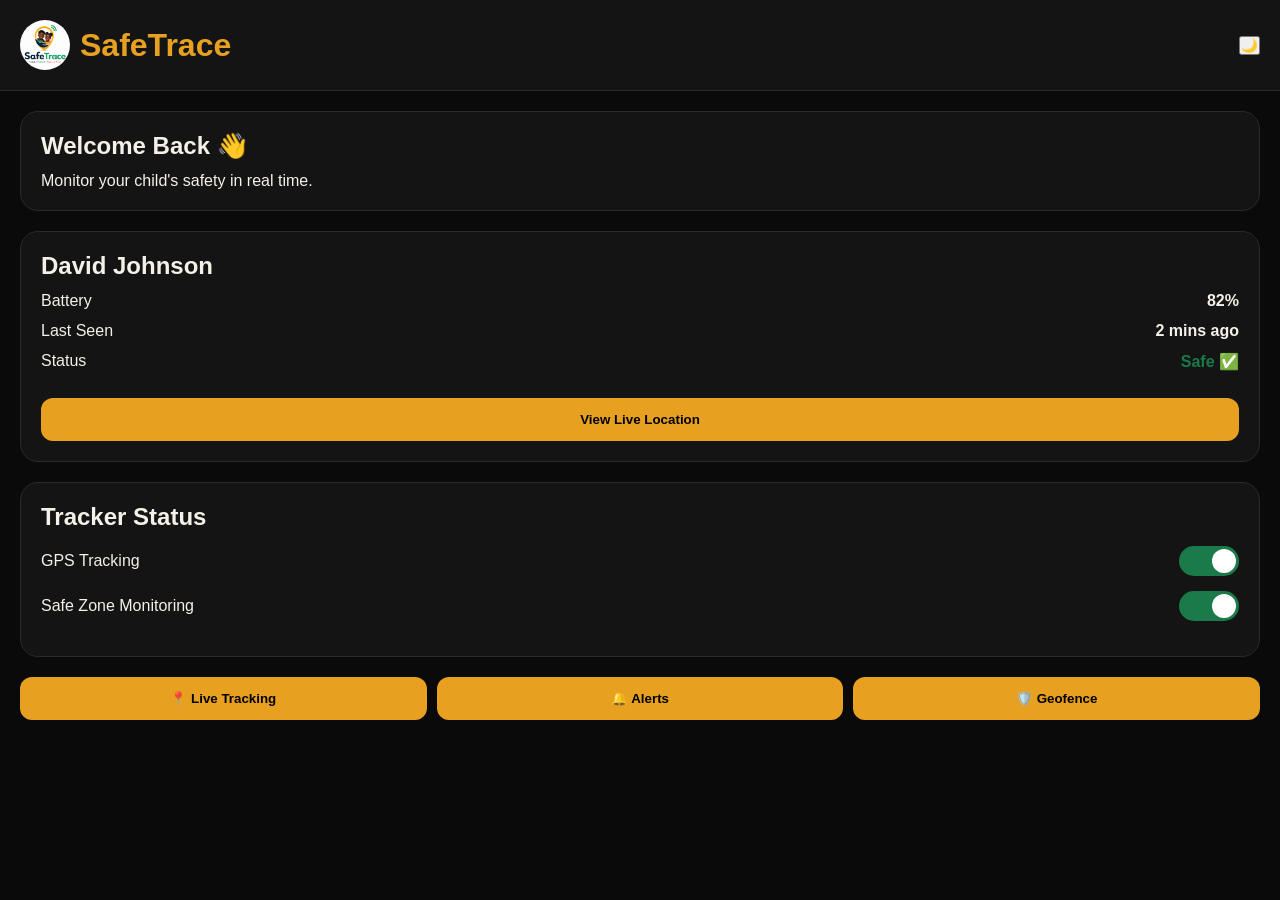
==== index.html @ 881f4b53 "first commit" ====
<!DOCTYPE html>
<html lang="en">
<head>
    <meta charset="UTF-8">
    <meta name="viewport" content="width=device-width, initial-scale=1.0">
    <title>SafeTrace Dashboard</title>
    <link rel="stylesheet" href="style.css">
</head>
<body>

    <!-- Header -->
    <header>
        <div class="logo-container">
            <img src="images/WhatsApp Image 2026-06-07 at 18.21.14.jpeg" alt="SafeTrace Logo" class="logo">
            <h1>SafeTrace</h1>
        </div>
<div class="nav-icons">
    <button id="themeToggle" class="theme-toggle">🌙</button>
    <div class="hamburger" id="hamburger">
      <span></span><span></span><span></span>
    </div>
  </div>
    </header>

    <main>

        <!-- Welcome Card -->
        <section class="card">
            <h2>Welcome Back 👋</h2>
            <p>Monitor your child's safety in real time.</p>
        </section>

        <!-- Child Information -->
        <section class="card">
            <h2>David Johnson</h2>

            <div class="info-row">
                <span>Battery</span>
                <strong>82%</strong>
            </div>

            <div class="info-row">
                <span>Last Seen</span>
                <strong>2 mins ago</strong>
            </div>

            <div class="info-row">
                <span>Status</span>
                <strong class="safe">Safe ✅</strong>
            </div>

            <button class="primary-btn">
                View Live Location
            </button>
        </section>

        <!-- Tracker Status -->
        <section class="card">
            <h2>Tracker Status</h2>

            <div class="toggle-row">
                <span>GPS Tracking</span>

                <label class="switch">
                    <input type="checkbox" checked>
                    <span class="slider"></span>
                </label>
            </div>

            <div class="toggle-row">
                <span>Safe Zone Monitoring</span>

                <label class="switch">
                    <input type="checkbox" checked>
                    <span class="slider"></span>
                </label>
            </div>
        </section>

        <!-- Quick Actions -->
        <section class="actions">
            <button>📍 Live Tracking</button>
            <button>🔔 Alerts</button>
            <button>🛡️ Geofence</button>
        </section>

    </main>

<script>
    const themeToggle = document.getElementById("themeToggle");

    themeToggle.addEventListener("click", () => {
        document.body.classList.toggle("light-mode");
    });
</script>



</body>
</html>
---- style.css ----
:root{
    --bg:#0A0A0A;
    --card:#141414;
    --text:#F5F0E8;
    --border:#2A2A2A;

    --primary:#E8A020;
    --success:#1A7A4A;
    --danger:#C0392B;
}

/* Light Mode */

.light-mode{
    --bg:#F8F9FA;
    --card:#FFFFFF;
    --text:#222222;
    --border:#DDDDDD;
}




/* Reset */

*{
    margin:0;
    padding:0;
    box-sizing:border-box;
}

body{
    background:var(--bg);
    color:var(--text);
    font-family:Arial, sans-serif;
    transition:0.3s ease;
}

/* Header */

header{
    display:flex;
    justify-content:space-between;
    align-items:center;

    padding:20px;
    border-bottom:1px solid var(--border);

    background:var(--card);
}

.logo-container{
    display:flex;
    align-items:center;
    gap:10px;
}

.logo{
    width:50px;
    height:50px;
    object-fit:contain;
    border-radius: 50%;
    animation: logo-animation 0.5s bounce;
}

@keyframes logo-animation {
    0% {
        transform: translateY(0);
    }
    50% {
        transform: translateY(-10px);
    }
    100% {
        transform: translateY(0);
    }
}



h1{
    color:var(--primary);
}

/* Main */

main{
    padding:20px;
}

/* Cards */

.card{
    background:var(--card);

    border:1px solid var(--border);
    border-radius:18px;

    padding:20px;
    margin-bottom:20px;
}

.card h2{
    margin-bottom:12px;
}

/* Child Info */

.info-row{
    display:flex;
    justify-content:space-between;

    margin-bottom:12px;
}

.safe{
    color:var(--success);
}

/* Buttons */

.primary-btn{
    width:100%;

    padding:14px;
    margin-top:15px;

    border:none;
    border-radius:12px;

    background:var(--primary);
    color:black;

    font-weight:bold;
    cursor:pointer;
}

.actions{
    display:flex;
    gap:10px;
}

.actions button{
    flex:1;

    padding:14px;

    border:none;
    border-radius:12px;

    background:var(--primary);
    color:black;

    font-weight:bold;
    cursor:pointer;
}

/* Toggle */

.toggle-row{
    display:flex;
    justify-content:space-between;
    align-items:center;

    margin:15px 0;
}

.switch{
    position:relative;
    width:60px;
    height:30px;
    display:inline-block;
}

.switch input{
    display:none;
}

.slider{
    position:absolute;
    inset:0;

    background:var(--danger);
    border-radius:30px;

    transition:0.3s;
}

.slider::before{
    content:"";

    position:absolute;

    width:24px;
    height:24px;

    left:3px;
    top:3px;

    background:white;
    border-radius:50%;

    transition:0.3s;
}

.switch input:checked + .slider{
    background:var(--success);
}

.switch input:checked + .slider::before{
    transform:translateX(30px);
}

/* Theme Toggle */

.theme-switch{
    display:flex;
    align-items:center;
    gap:10px;
}
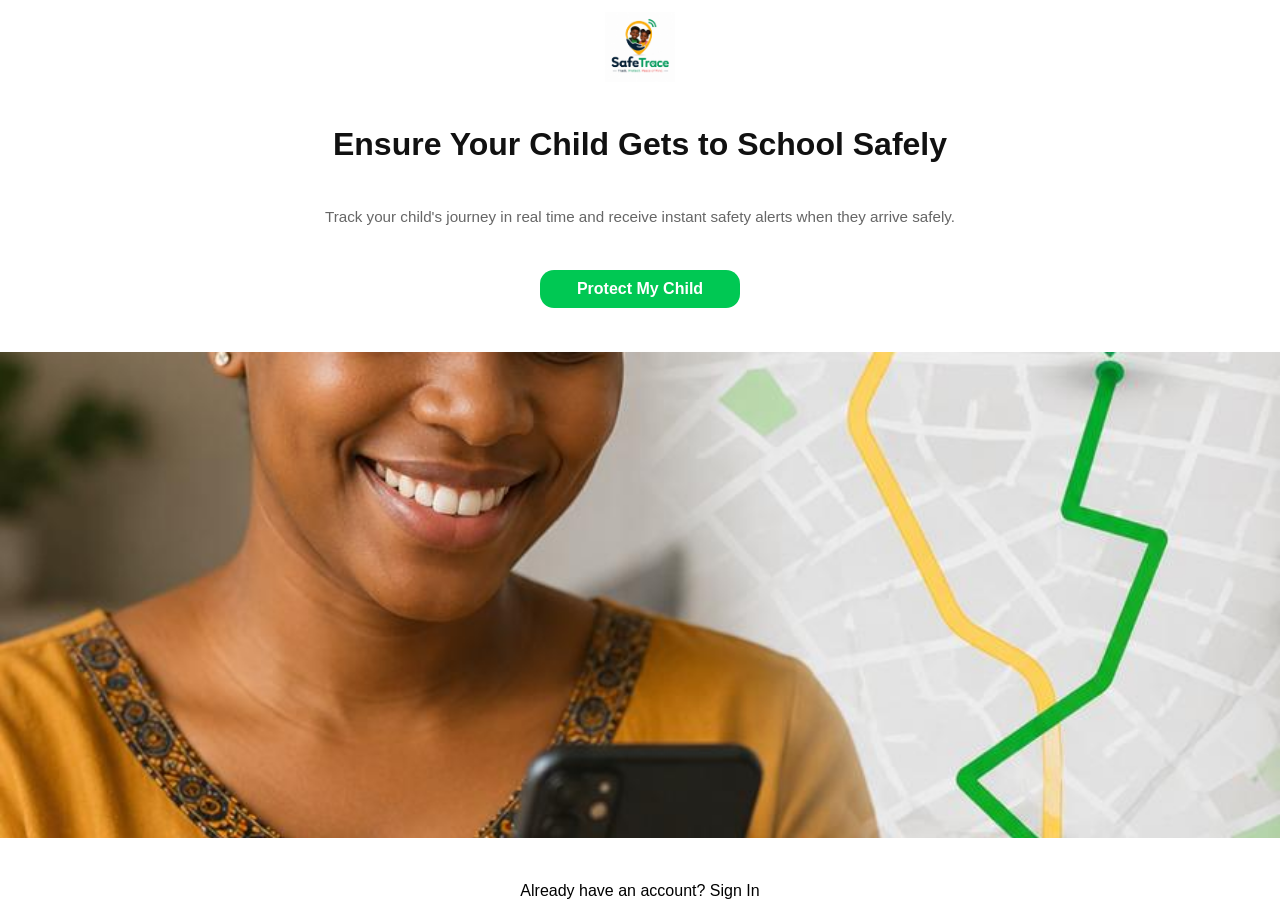
==== commit 4ccad776: "fix  welcome page as entry and rename dashboard" ====
--- a/index.html
+++ b/index.html
@@ -1,100 +1,37 @@
 <!DOCTYPE html>
 <html lang="en">
 <head>
-    <meta charset="UTF-8">
-    <meta name="viewport" content="width=device-width, initial-scale=1.0">
-    <title>SafeTrace Dashboard</title>
-    <link rel="stylesheet" href="style.css">
+<meta charset="UTF-8">
+<meta name="viewport" content="width=device-width, initial-scale=1.0">
+<title>Safe Trace</title>
+<link rel="stylesheet" href="welcome.css">
 </head>
 <body>
 
-    <!-- Header -->
-    <header>
-        <div class="logo-container">
-            <img src="images/WhatsApp Image 2026-06-07 at 18.21.14.jpeg" alt="SafeTrace Logo" class="logo">
-            <h1>SafeTrace</h1>
-        </div>
-<div class="nav-icons">
-    <button id="themeToggle" class="theme-toggle">🌙</button>
-    <div class="hamburger" id="hamburger">
-      <span></span><span></span><span></span>
-    </div>
-  </div>
-    </header>
+<div class="welcome-container">
 
-    <main>
+    <img src="images/WhatsApp Image 2026-06-07 at 18.21.14.jpeg"
+         alt="Safe Trace Logo"
+         class="logo">
 
-        <!-- Welcome Card -->
-        <section class="card">
-            <h2>Welcome Back 👋</h2>
-            <p>Monitor your child's safety in real time.</p>
-        </section>
+    <h1>Ensure Your Child Gets to School Safely</h1>
 
-        <!-- Child Information -->
-        <section class="card">
-            <h2>David Johnson</h2>
+    <p>
+        Track your child's journey in real time and receive
+        instant safety alerts when they arrive safely.
+    </p>
 
-            <div class="info-row">
-                <span>Battery</span>
-                <strong>82%</strong>
-            </div>
+    <a href="dashboard.html" class="start-btn">
+        Protect My Child
+    </a>
 
-            <div class="info-row">
-                <span>Last Seen</span>
-                <strong>2 mins ago</strong>
-            </div>
+    <img src="images/wel.jpeg"
+         alt="Safe Trace"
+         class="hero-image">
 
-            <div class="info-row">
-                <span>Status</span>
-                <strong class="safe">Safe ✅</strong>
-            </div>
+          <a href="#">Already have an account? Sign In</a>
 
-            <button class="primary-btn">
-                View Live Location
-            </button>
-        </section>
-
-        <!-- Tracker Status -->
-        <section class="card">
-            <h2>Tracker Status</h2>
-
-            <div class="toggle-row">
-                <span>GPS Tracking</span>
-
-                <label class="switch">
-                    <input type="checkbox" checked>
-                    <span class="slider"></span>
-                </label>
-            </div>
-
-            <div class="toggle-row">
-                <span>Safe Zone Monitoring</span>
-
-                <label class="switch">
-                    <input type="checkbox" checked>
-                    <span class="slider"></span>
-                </label>
-            </div>
-        </section>
-
-        <!-- Quick Actions -->
-        <section class="actions">
-            <button>📍 Live Tracking</button>
-            <button>🔔 Alerts</button>
-            <button>🛡️ Geofence</button>
-        </section>
-
-    </main>
-
-<script>
-    const themeToggle = document.getElementById("themeToggle");
-
-    themeToggle.addEventListener("click", () => {
-        document.body.classList.toggle("light-mode");
-    });
-</script>
-
-
+</div>
 
 </body>
 </html>
--- a/welcome.css
+++ b/welcome.css
@@ -0,0 +1,77 @@
+*{
+    margin:0;
+    padding:0;
+    box-sizing:border-box;
+}
+
+body{
+    font-family:Arial,sans-serif;
+    background:#fff;
+    height:100vh;
+    overflow:hidden; /* prevents scrolling */
+}
+
+.welcome-container{
+    height:100vh;
+
+    display:flex;
+    flex-direction:column;
+
+    justify-content:space-between;
+
+    text-align:center;
+
+    padding:12px 20px 0;
+}
+
+.logo{
+    width:70px;
+    height:70px;
+    object-fit:contain;
+    margin:0 auto;
+}
+
+h1{
+    font-size:2rem;
+    line-height:1.15;
+    font-weight:800;
+    color:#111;
+}
+
+p{
+    font-size:0.95rem;
+    line-height:1.3;
+    color:#666;
+    padding:0 8px;
+}
+
+.start-btn{
+    background:#00C853;
+    color:white;
+    text-decoration:none;
+
+    padding:10px;
+    border-radius:14px;
+
+    font-weight:700;
+    display:block;
+    width: 200px;
+    margin: 0 auto;
+}
+
+.hero-image{
+    width:100vw;          /* full phone width */
+    max-width:none;
+
+    height:54vh;          /* controls image height */
+
+    object-fit:cover;
+
+    margin-left:calc(-20px); /* cancel container padding */
+}
+
+a{
+    display:block;
+    color:black;
+    text-decoration:none;
+}
